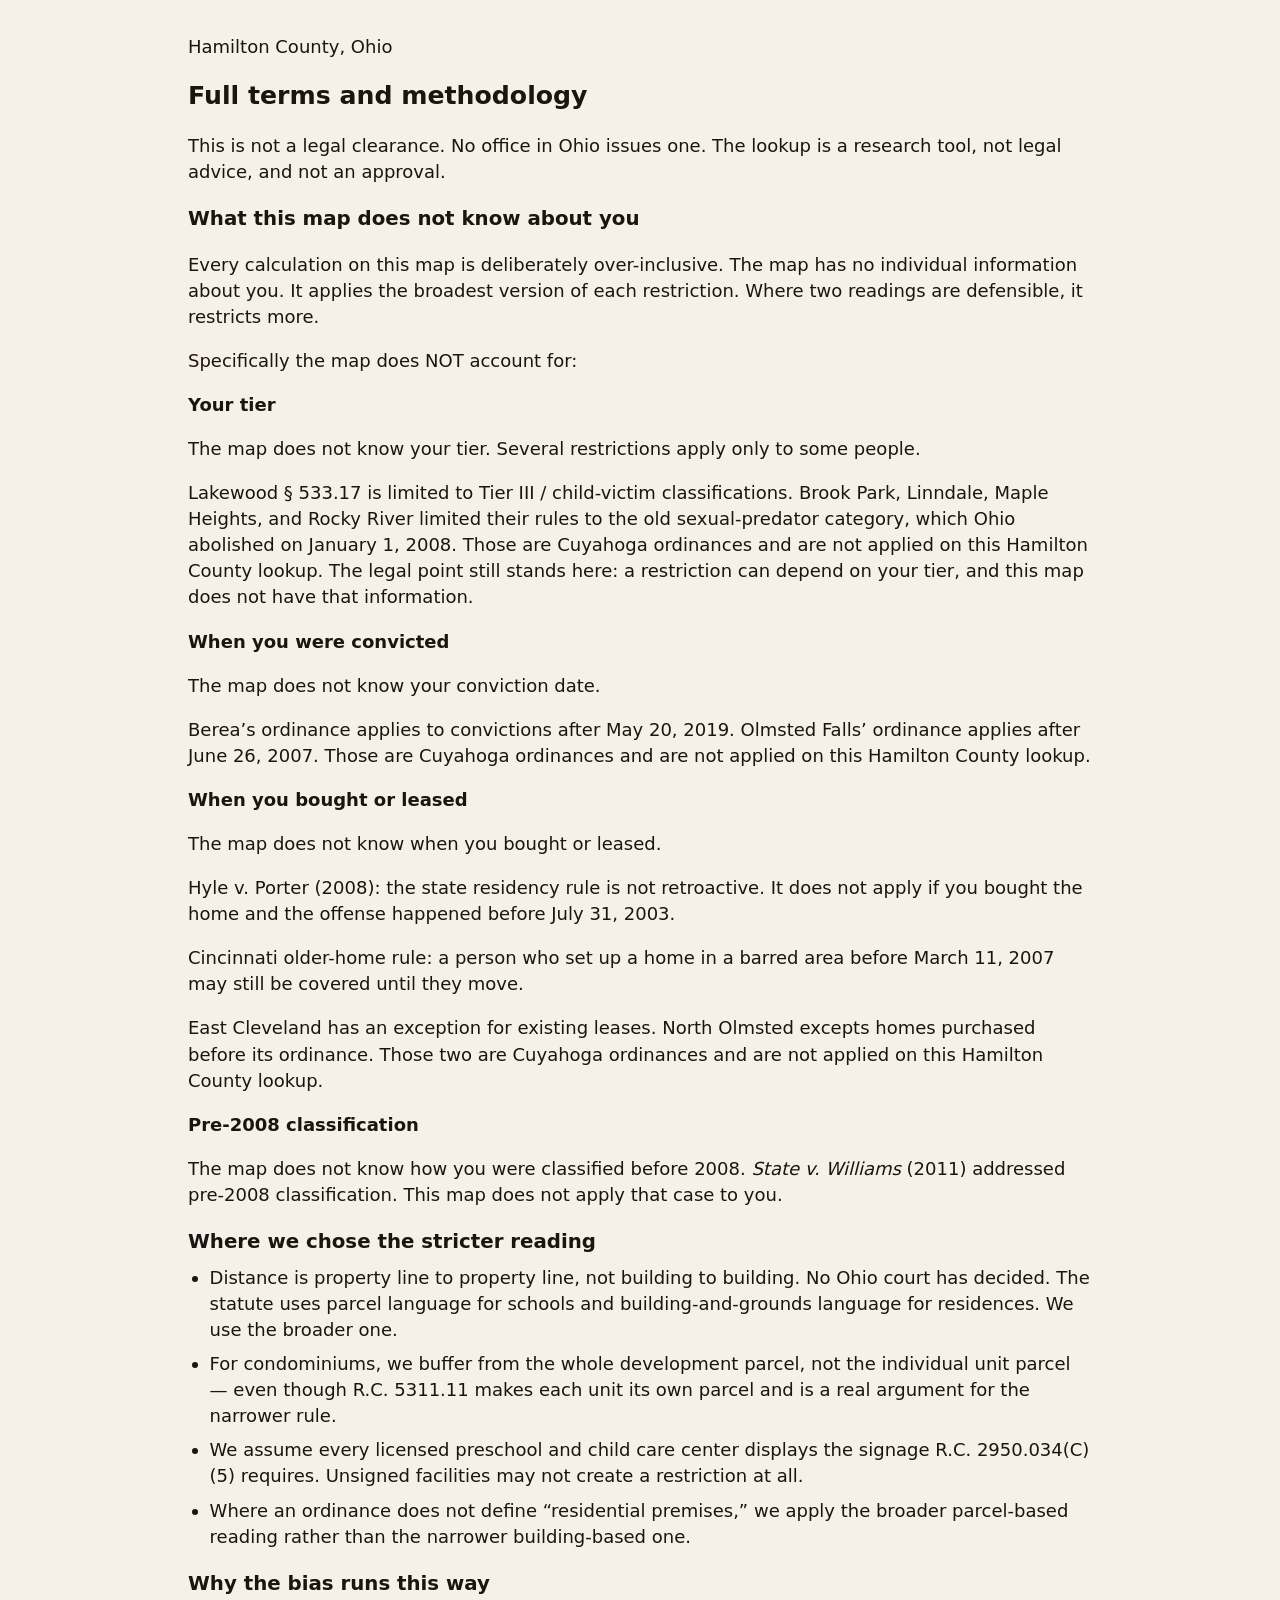
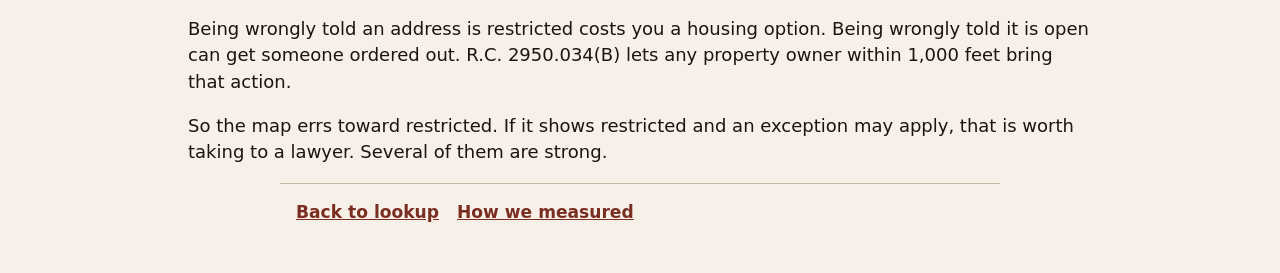
==== disclaimer.html @ d89ae664 "Add the owner's one-time disclaimer gate and result copy. First visit blocks the lookup until the ch" ====
<!DOCTYPE html>
<html lang="en">
<head>
  <meta charset="utf-8">
  <meta name="viewport" content="width=device-width, initial-scale=1, viewport-fit=cover">
  <title>Full terms and methodology — Hamilton County home-distance lookup</title>
  <link rel="stylesheet" href="css/app.css">
  <link rel="stylesheet" href="print.css">
  <style>@page { size: letter; margin: 0.6in; }</style>
</head>
<body>
  <div class="page">
    <p class="kicker">Hamilton County, Ohio</p>
    <h1>Full terms and methodology</h1>
    <p>This is not a legal clearance. No office in Ohio issues one. The lookup is a research tool, not legal advice, and not an approval.</p>

    <h2>What this map does not know about you</h2>
    <p>Every calculation on this map is deliberately over-inclusive. The map has no individual information about you. It applies the broadest version of each restriction. Where two readings are defensible, it restricts more.</p>
    <p>Specifically the map does NOT account for:</p>

    <h3>Your tier</h3>
    <p>The map does not know your tier. Several restrictions apply only to some people.</p>
    <p>Lakewood § 533.17 is limited to Tier III / child-victim classifications. Brook Park, Linndale, Maple Heights, and Rocky River limited their rules to the old sexual-predator category, which Ohio abolished on January 1, 2008. Those are Cuyahoga ordinances and are not applied on this Hamilton County lookup. The legal point still stands here: a restriction can depend on your tier, and this map does not have that information.</p>

    <h3>When you were convicted</h3>
    <p>The map does not know your conviction date.</p>
    <p>Berea’s ordinance applies to convictions after May 20, 2019. Olmsted Falls’ ordinance applies after June 26, 2007. Those are Cuyahoga ordinances and are not applied on this Hamilton County lookup.</p>

    <h3>When you bought or leased</h3>
    <p>The map does not know when you bought or leased.</p>
    <p>Hyle v. Porter (2008): the state residency rule is not retroactive. It does not apply if you bought the home and the offense happened before July 31, 2003.</p>
    <p>Cincinnati older-home rule: a person who set up a home in a barred area before March 11, 2007 may still be covered until they move.</p>
    <p>East Cleveland has an exception for existing leases. North Olmsted excepts homes purchased before its ordinance. Those two are Cuyahoga ordinances and are not applied on this Hamilton County lookup.</p>

    <h3>Pre-2008 classification</h3>
    <p>The map does not know how you were classified before 2008. <em>State v. Williams</em> (2011) addressed pre-2008 classification. This map does not apply that case to you.</p>

    <h2>Where we chose the stricter reading</h2>
    <ul>
      <li>Distance is property line to property line, not building to building. No Ohio court has decided. The statute uses parcel language for schools and building-and-grounds language for residences. We use the broader one.</li>
      <li>For condominiums, we buffer from the whole development parcel, not the individual unit parcel — even though R.C. 5311.11 makes each unit its own parcel and is a real argument for the narrower rule.</li>
      <li>We assume every licensed preschool and child care center displays the signage R.C. 2950.034(C)(5) requires. Unsigned facilities may not create a restriction at all.</li>
      <li>Where an ordinance does not define “residential premises,” we apply the broader parcel-based reading rather than the narrower building-based one.</li>
    </ul>

    <h2>Why the bias runs this way</h2>
    <p>Being wrongly told an address is restricted costs you a housing option. Being wrongly told it is open can get someone ordered out. R.C. 2950.034(B) lets any property owner within 1,000 feet bring that action.</p>
    <p>So the map errs toward restricted. If it shows restricted and an exception may apply, that is worth taking to a lawyer. Several of them are strong.</p>

    <p class="foot"><a href="index.html">Back to lookup</a> <a href="METHOD.md">How we measured</a></p>
  </div>
</body>
</html>
---- css/app.css ----
/* Hamilton County home-distance lookup — screen styles */
:root {
  --ink: #1c1410;
  --ink-soft: #3d322b;
  --paper: #f6f0e8;
  --paper-2: #efe6d8;
  --line: #c9b8a4;
  --rust: #7a2e22;
  --rust-deep: #4a1c16;
  --rust-wash: #f3e0d6;
  --amber: #8a5a12;
  --amber-wash: #f6ead0;
  --btn: #1c1410;
  --btn-text: #f6f0e8;
  --focus: #7a2e22;
  --map-h: 240px;
}

* { box-sizing: border-box; }
html, body { margin: 0; padding: 0; }
html {
  font-size: 18px;
  -webkit-text-size-adjust: 100%;
  text-size-adjust: 100%;
}
body {
  font-family: system-ui, "Segoe UI", Roboto, Helvetica, Arial, sans-serif;
  background: var(--paper);
  color: var(--ink);
  line-height: 1.45;
  min-height: 100vh;
  padding-top: env(safe-area-inset-top, 0px);
  padding-right: env(safe-area-inset-right, 0px);
  padding-bottom: env(safe-area-inset-bottom, 0px);
  padding-left: env(safe-area-inset-left, 0px);
}

.skip {
  position: absolute;
  left: -999px;
  top: 0;
}
.skip:focus {
  left: 8px;
  top: 8px;
  background: var(--ink);
  color: var(--paper);
  padding: 8px 12px;
  z-index: 10;
}

.top {
  padding: 12px 16px 0;
  max-width: 40rem;
  margin: 0 auto;
}
.top p.kicker {
  margin: 0 0 2px;
  font-size: 0.78rem;
  letter-spacing: 0.04em;
  text-transform: uppercase;
  color: var(--ink-soft);
}
.top h1 {
  margin: 0 0 12px;
  font-size: 1.35rem;
  line-height: 1.2;
  font-weight: 700;
}

form.lookup {
  max-width: 40rem;
  margin: 0 auto;
  padding: 0 16px 8px;
}
form.lookup label {
  display: block;
  font-weight: 650;
  margin-bottom: 6px;
}
form.lookup input[type="text"] {
  width: 100%;
  min-height: 52px;
  font-size: 16px;
  padding: 12px 14px;
  border: 2px solid var(--ink);
  background: #fff;
  color: var(--ink);
  border-radius: 6px;
}
form.lookup button {
  width: 100%;
  min-height: 52px;
  margin-top: 10px;
  font-size: 1.05rem;
  font-weight: 700;
  border: 0;
  border-radius: 6px;
  background: var(--btn);
  color: var(--btn-text);
  cursor: pointer;
}
form.lookup button:focus,
form.lookup input:focus,
button:focus,
a:focus {
  outline: 3px solid var(--focus);
  outline-offset: 2px;
}
form.lookup button:active { transform: translateY(1px); }

.stay {
  max-width: 40rem;
  margin: 0 auto;
  padding: 4px 16px 0;
  font-size: 0.92rem;
  color: var(--ink-soft);
}

.privacy, .about, .foot, #out {
  max-width: 40rem;
  margin: 0 auto;
  padding: 16px;
}
.privacy {
  background: var(--paper-2);
  border-top: 1px solid var(--line);
  border-bottom: 1px solid var(--line);
  margin-top: 20px;
}
.privacy h2, .about h2, #out h2 {
  margin: 0 0 8px;
  font-size: 1.05rem;
}
.privacy p, .about p, .foot p { margin: 0 0 8px; }
.privacy p:last-child, .about p:last-child { margin-bottom: 0; }

.about { padding-top: 8px; }
.about ul { margin: 0; padding-left: 1.2rem; }
.about li { margin-bottom: 4px; }

.foot {
  border-top: 1px solid var(--line);
  font-size: 0.95rem;
  padding-bottom: 32px;
}
.foot a { color: var(--rust); font-weight: 650; }
.foot p:first-child,
p.foot {
  display: flex;
  flex-wrap: wrap;
  gap: 8px 1rem;
}

#out[hidden] { display: none; }

.banner {
  padding: 12px 14px;
  border-radius: 6px;
  margin-bottom: 12px;
}
.banner.rust {
  background: var(--rust-deep);
  color: #f6f0e8;
}
.banner.ink {
  background: var(--ink);
  color: #f6f0e8;
}
.banner.warn {
  background: var(--amber-wash);
  color: var(--ink);
  border: 2px solid var(--amber);
}
.banner.plain {
  background: var(--paper-2);
  color: var(--ink);
  border: 2px solid var(--line);
}
.banner h2 { margin: 0 0 6px; font-size: 1.15rem; color: inherit; }
.banner p { margin: 0; }
.asof { font-size: 0.88rem; opacity: 0.9; margin-top: 6px; }

.addr-line { font-weight: 700; margin: 0 0 12px; }

.hits-wrap {
  overflow-x: auto;
  -webkit-overflow-scrolling: touch;
  max-width: 100%;
  margin: 0 0 14px;
}
table.hits {
  width: 100%;
  border-collapse: collapse;
  font-size: 0.92rem;
  margin: 0;
}
table.hits th, table.hits td {
  text-align: left;
  vertical-align: top;
  padding: 8px 6px;
  border-bottom: 1px solid var(--line);
  overflow-wrap: break-word;
}
table.hits th { font-size: 0.78rem; text-transform: uppercase; letter-spacing: 0.03em; }

.note, .limits {
  background: #fff;
  border: 1px solid var(--line);
  border-radius: 6px;
  padding: 12px 14px;
  margin: 0 0 12px;
}
.note h3, .limits h3 { margin: 0 0 6px; font-size: 1rem; }
.note p, .limits p, .limits li { margin: 0 0 8px; }
.limits ul { margin: 0; padding-left: 1.15rem; }

.map-note {
  margin: 0 0 8px;
}
.map-note h3 {
  margin: 0 0 4px;
  font-size: 1rem;
}
.map-note p {
  margin: 0;
  font-size: 0.92rem;
  color: var(--ink-soft);
}
.map-wrap {
  height: var(--map-h);
  border: 1px solid var(--ink);
  border-radius: 6px;
  margin: 0 0 8px;
  overflow: hidden;
  background: #ddd;
}
.map-wrap .leaflet-container { height: 100%; width: 100%; background: #e8e4dc; }
.legend {
  font-size: 0.85rem;
  color: var(--ink-soft);
  margin: 0 0 14px;
}
.legend span { display: inline-block; margin-right: 12px; }
.swatch {
  display: inline-block;
  width: 12px; height: 12px;
  border: 2px solid var(--ink);
  vertical-align: -1px;
  margin-right: 4px;
}
.swatch.rust { background: #c46a4a; border-color: var(--rust); }
.swatch.ink { background: transparent; border-color: var(--ink); }
.swatch.wash { background: rgba(122,46,34,0.18); border-color: var(--rust); border-style: dashed; }

.choices { display: flex; flex-direction: column; gap: 8px; }
.choices button {
  min-height: 52px;
  text-align: left;
  padding: 10px 12px;
  font-size: 1rem;
  background: #fff;
  border: 2px solid var(--ink);
  border-radius: 6px;
  color: var(--ink);
  cursor: pointer;
}
.choices button strong { display: block; }

.save {
  width: 100%;
  min-height: 52px;
  font-size: 1.02rem;
  font-weight: 700;
  background: #fff;
  color: var(--ink);
  border: 2px solid var(--ink);
  border-radius: 6px;
  cursor: pointer;
  margin: 8px 0 0;
}

.margin-box { padding: 10px 12px; border-radius: 6px; margin: 0 0 12px; font-weight: 650; }
.margin-box.caution { background: var(--amber-wash); border: 2px solid var(--amber); }
.margin-box.quiet { background: var(--paper-2); border: 1px solid var(--line); font-weight: 500; }

.err { color: var(--rust-deep); font-weight: 650; }

/* Findings */
.page { max-width: 52rem; margin: 0 auto; padding: 16px; overflow-wrap: break-word; }
.page h1 { font-size: 1.4rem; margin: 0 0 8px; }
.page h2 { font-size: 1.1rem; margin: 20px 0 8px; }
.page h3 { font-size: 1rem; margin: 16px 0 6px; }
.page ul { margin: 0 0 12px; padding-left: 1.2rem; }
.page li { margin-bottom: 8px; }

dialog.gate {
  width: calc(100% - 24px);
  max-width: 40rem;
  max-height: calc(100dvh - 24px);
  overflow: auto;
  margin: auto;
  padding: 16px;
  padding-top: calc(16px + env(safe-area-inset-top, 0px));
  padding-bottom: calc(16px + env(safe-area-inset-bottom, 0px));
  border: 2px solid var(--ink);
  border-radius: 8px;
  background: var(--paper);
  color: var(--ink);
  box-shadow: 0 8px 28px rgba(28, 20, 16, 0.28);
}
dialog.gate::backdrop {
  background: rgba(28, 20, 16, 0.55);
}
dialog.gate h2 {
  margin: 0 0 10px;
  font-size: 1.25rem;
  line-height: 1.2;
}
dialog.gate p {
  margin: 0 0 10px;
  overflow-wrap: break-word;
}
.gate-check {
  display: flex;
  align-items: flex-start;
  gap: 10px;
  margin: 14px 0 16px;
  font-weight: 650;
  cursor: pointer;
}
.gate-check input {
  width: 22px;
  height: 22px;
  min-width: 22px;
  margin-top: 2px;
  accent-color: var(--ink);
}
.gate-check span { overflow-wrap: break-word; }
.gate-actions {
  display: flex;
  flex-wrap: wrap;
  justify-content: space-between;
  align-items: stretch;
  gap: 10px;
}
.gate-actions a,
.gate-actions button {
  min-height: 52px;
  display: inline-flex;
  align-items: center;
  justify-content: center;
  padding: 10px 14px;
  font-size: 1rem;
  font-weight: 700;
  text-align: center;
  overflow-wrap: break-word;
}
.gate-actions a {
  color: var(--rust);
  flex: 1 1 10rem;
}
.gate-actions button {
  flex: 1 1 8rem;
  border: 0;
  border-radius: 6px;
  background: var(--btn);
  color: var(--btn-text);
  cursor: pointer;
}
.gate-actions button:disabled {
  opacity: 0.4;
  cursor: not-allowed;
}

.result-line {
  background: var(--rust-wash);
  border: 2px solid var(--rust);
  border-radius: 6px;
  padding: 10px 12px;
  margin: 0 0 12px;
  font-size: 0.95rem;
  overflow-wrap: break-word;
}
.result-line a { color: var(--rust); font-weight: 650; }

.short-form {
  background: #fff;
  border: 1px solid var(--line);
  border-radius: 6px;
  padding: 12px 14px;
  margin: 0 0 12px;
}
.short-form p { margin: 0 0 8px; overflow-wrap: break-word; }
.short-form p:last-child { margin-bottom: 0; }
.interval {
  background: var(--paper-2);
  border: 1px solid var(--line);
  padding: 12px 14px;
  border-radius: 6px;
}
.interval dt { font-weight: 700; margin-top: 8px; }
.interval dd { margin: 0 0 4px 0; }
.scroll {
  overflow-x: auto;
  -webkit-overflow-scrolling: touch;
  margin: 12px 0;
  border: 1px solid var(--line);
}
table.muni { width: 100%; border-collapse: collapse; font-size: 0.88rem; min-width: 32rem; }
table.muni th, table.muni td { padding: 8px 8px; text-align: left; border-bottom: 1px solid var(--line); }
table.muni th { background: var(--ink); color: var(--paper); font-size: 0.75rem; text-transform: uppercase; }
table.muni td.num, table.muni th.num { text-align: right; font-variant-numeric: tabular-nums; }
table.muni tr.county td { font-weight: 700; background: var(--paper-2); }
.fn { font-size: 0.88rem; color: var(--ink-soft); }

@media (max-width: 639px) {
  .leaflet-touch .leaflet-bar a,
  .leaflet-bar a {
    width: 44px;
    height: 44px;
    line-height: 44px;
  }
}

@media (min-width: 640px) {
  :root { --map-h: 320px; }
  form.lookup button { width: auto; min-width: 10rem; display: block; }
}

@media (prefers-reduced-motion: reduce) {
  * { transition: none !important; }
}
---- print.css ----
@page { size: letter; margin: 0.6in; }

@media print {
  html, body {
    background: #fff !important;
    color: #000 !important;
    font-size: 11pt;
    line-height: 1.35;
  }
  .skip, form.lookup, .stay, .privacy, .about, .foot,
  .save, .choices, .map-note, .map-wrap, .legend, .gate { display: none !important; }
  a { color: #000; text-decoration: none; }
  .banner, .note, .limits, .margin-box, .result-line, .short-form {
    background: #fff !important;
    color: #000 !important;
    border: 1.5pt solid #000 !important;
  }
  table.hits th, table.hits td, table.muni th, table.muni td {
    border-bottom: 0.7pt solid #000;
    color: #000;
    background: #fff !important;
  }
  table.muni th { border-bottom: 1.4pt solid #000; }
  .swatch { border-color: #000 !important; background: #fff !important; }
  .page, .top, #out { max-width: none; padding: 0; }
}

/* Standalone determination page uses these too */
.print-sheet body, body.print-sheet {
  background: #fff;
  color: #000;
  font-family: Georgia, "Times New Roman", serif;
  font-size: 11pt;
}
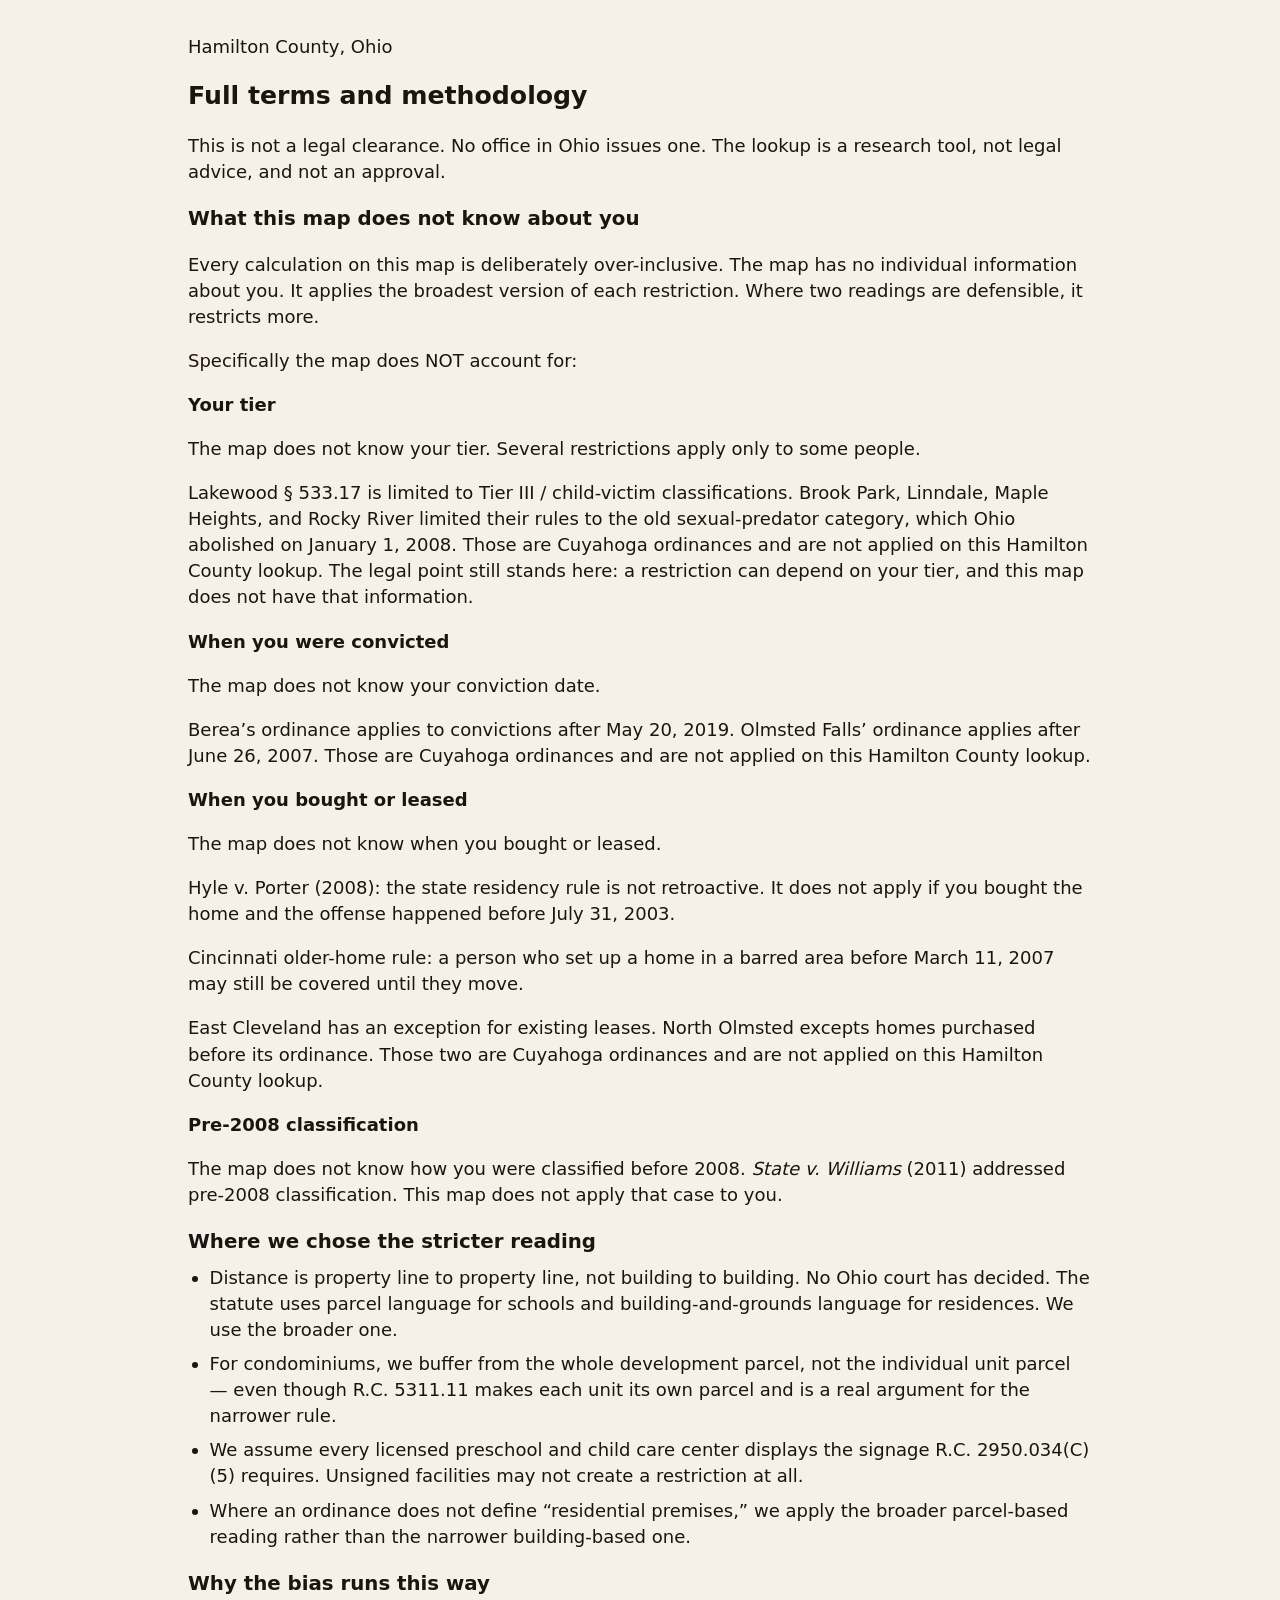
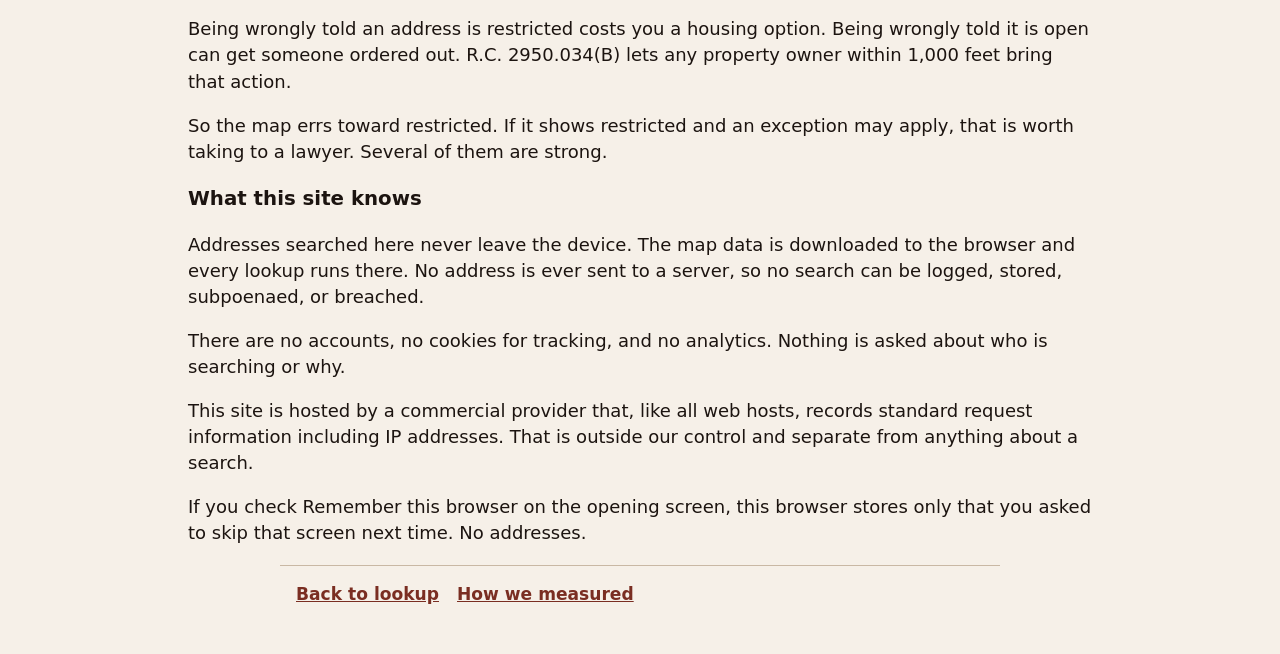
==== commit 7f1e5b99: "Split the gate into understand vs remember, and use role-neutral copy. The required understand box i" ====
--- a/disclaimer.html
+++ b/disclaimer.html
@@ -47,6 +47,12 @@
     <p>Being wrongly told an address is restricted costs you a housing option. Being wrongly told it is open can get someone ordered out. R.C. 2950.034(B) lets any property owner within 1,000 feet bring that action.</p>
     <p>So the map errs toward restricted. If it shows restricted and an exception may apply, that is worth taking to a lawyer. Several of them are strong.</p>
 
+    <h2>What this site knows</h2>
+    <p>Addresses searched here never leave the device. The map data is downloaded to the browser and every lookup runs there. No address is ever sent to a server, so no search can be logged, stored, subpoenaed, or breached.</p>
+    <p>There are no accounts, no cookies for tracking, and no analytics. Nothing is asked about who is searching or why.</p>
+    <p>This site is hosted by a commercial provider that, like all web hosts, records standard request information including IP addresses. That is outside our control and separate from anything about a search.</p>
+    <p>If you check Remember this browser on the opening screen, this browser stores only that you asked to skip that screen next time. No addresses.</p>
+
     <p class="foot"><a href="index.html">Back to lookup</a> <a href="METHOD.md">How we measured</a></p>
   </div>
 </body>
--- a/css/app.css
+++ b/css/app.css
@@ -298,7 +298,8 @@
   width: calc(100% - 24px);
   max-width: 40rem;
   max-height: calc(100dvh - 24px);
-  overflow: auto;
+  overflow-x: hidden;
+  overflow-y: auto;
   margin: auto;
   padding: 16px;
   padding-top: calc(16px + env(safe-area-inset-top, 0px));
@@ -321,19 +322,39 @@
   margin: 0 0 10px;
   overflow-wrap: break-word;
 }
+.gate-privacy {
+  margin: 4px 0 8px;
+  padding: 10px 12px;
+  background: var(--paper-2);
+  border: 1px solid var(--line);
+  border-radius: 6px;
+}
+.gate-privacy h3 {
+  margin: 0 0 6px;
+  font-size: 1rem;
+}
+.gate-privacy p {
+  margin: 0 0 8px;
+  font-size: 0.92rem;
+}
+.gate-privacy p:last-child { margin-bottom: 0; }
+.gate-checks { margin: 8px 0 12px; }
 .gate-check {
   display: flex;
   align-items: flex-start;
-  gap: 10px;
-  margin: 14px 0 16px;
+  gap: 12px;
+  min-height: 52px;
+  margin: 0;
+  padding: 8px 0;
   font-weight: 650;
   cursor: pointer;
 }
 .gate-check input {
-  width: 22px;
-  height: 22px;
-  min-width: 22px;
-  margin-top: 2px;
+  width: 24px;
+  height: 24px;
+  min-width: 24px;
+  min-height: 24px;
+  margin-top: 4px;
   accent-color: var(--ink);
 }
 .gate-check span { overflow-wrap: break-word; }
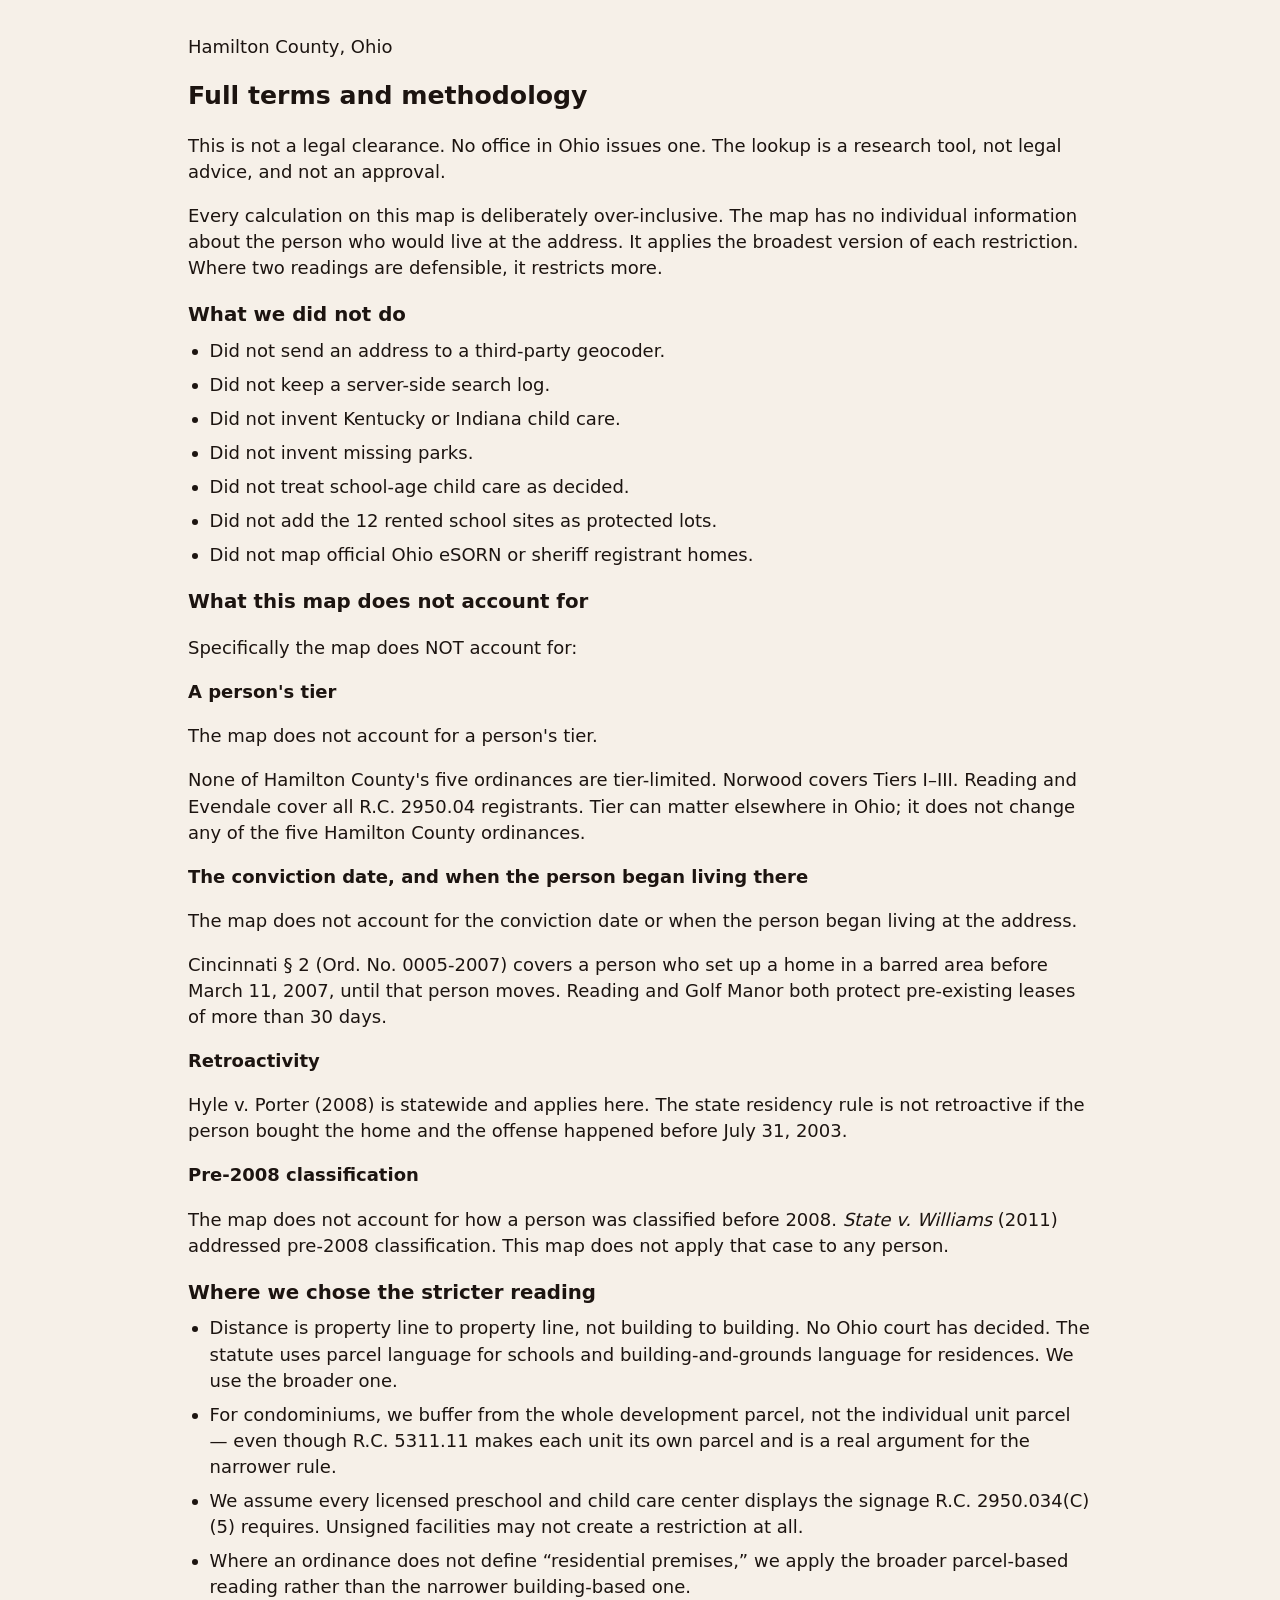
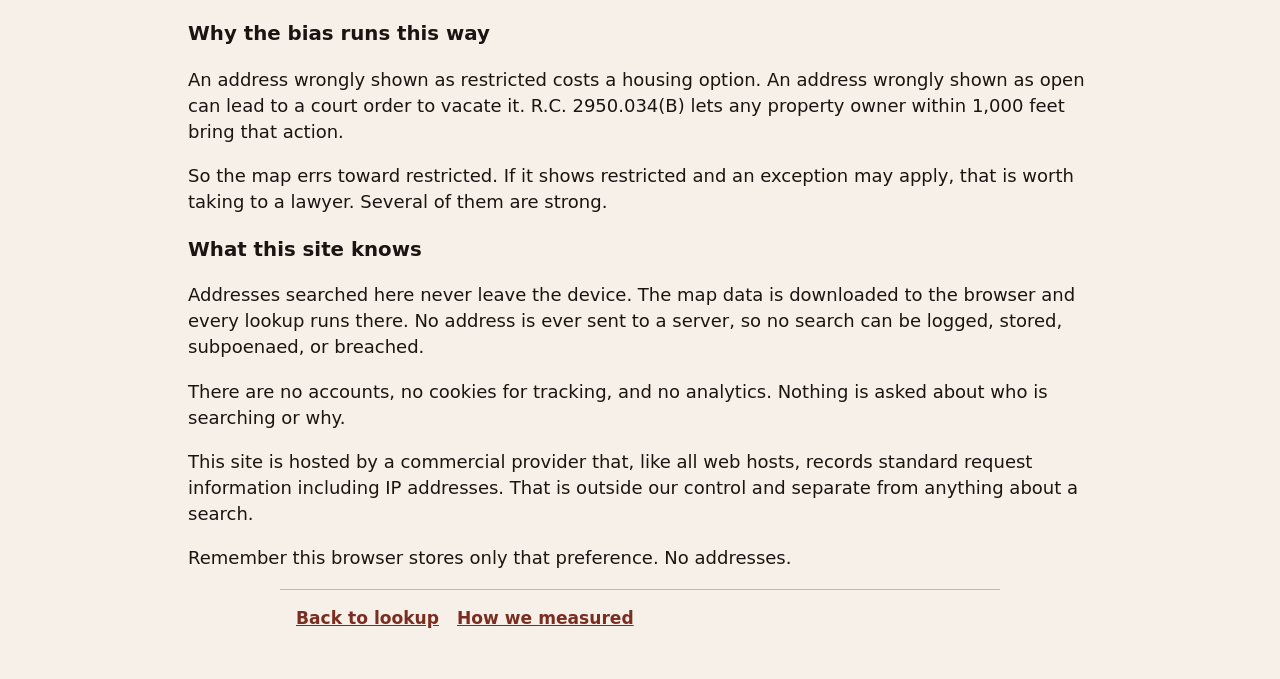
==== commit a7d3e16b: "Rewrite public terms copy for Hamilton County and role-neutral readers. Replace Cuyahoga examples wi" ====
--- a/disclaimer.html
+++ b/disclaimer.html
@@ -13,27 +13,35 @@
     <p class="kicker">Hamilton County, Ohio</p>
     <h1>Full terms and methodology</h1>
     <p>This is not a legal clearance. No office in Ohio issues one. The lookup is a research tool, not legal advice, and not an approval.</p>
+    <p>Every calculation on this map is deliberately over-inclusive. The map has no individual information about the person who would live at the address. It applies the broadest version of each restriction. Where two readings are defensible, it restricts more.</p>
 
-    <h2>What this map does not know about you</h2>
-    <p>Every calculation on this map is deliberately over-inclusive. The map has no individual information about you. It applies the broadest version of each restriction. Where two readings are defensible, it restricts more.</p>
+    <h2>What we did not do</h2>
+    <ul>
+      <li>Did not send an address to a third-party geocoder.</li>
+      <li>Did not keep a server-side search log.</li>
+      <li>Did not invent Kentucky or Indiana child care.</li>
+      <li>Did not invent missing parks.</li>
+      <li>Did not treat school-age child care as decided.</li>
+      <li>Did not add the 12 rented school sites as protected lots.</li>
+      <li>Did not map official Ohio eSORN or sheriff registrant homes.</li>
+    </ul>
+
+    <h2>What this map does not account for</h2>
     <p>Specifically the map does NOT account for:</p>
 
-    <h3>Your tier</h3>
-    <p>The map does not know your tier. Several restrictions apply only to some people.</p>
-    <p>Lakewood § 533.17 is limited to Tier III / child-victim classifications. Brook Park, Linndale, Maple Heights, and Rocky River limited their rules to the old sexual-predator category, which Ohio abolished on January 1, 2008. Those are Cuyahoga ordinances and are not applied on this Hamilton County lookup. The legal point still stands here: a restriction can depend on your tier, and this map does not have that information.</p>
+    <h3>A person's tier</h3>
+    <p>The map does not account for a person's tier.</p>
+    <p>None of Hamilton County's five ordinances are tier-limited. Norwood covers Tiers I–III. Reading and Evendale cover all R.C. 2950.04 registrants. Tier can matter elsewhere in Ohio; it does not change any of the five Hamilton County ordinances.</p>
 
-    <h3>When you were convicted</h3>
-    <p>The map does not know your conviction date.</p>
-    <p>Berea’s ordinance applies to convictions after May 20, 2019. Olmsted Falls’ ordinance applies after June 26, 2007. Those are Cuyahoga ordinances and are not applied on this Hamilton County lookup.</p>
+    <h3>The conviction date, and when the person began living there</h3>
+    <p>The map does not account for the conviction date or when the person began living at the address.</p>
+    <p>Cincinnati § 2 (Ord. No. 0005-2007) covers a person who set up a home in a barred area before March 11, 2007, until that person moves. Reading and Golf Manor both protect pre-existing leases of more than 30 days.</p>
 
-    <h3>When you bought or leased</h3>
-    <p>The map does not know when you bought or leased.</p>
-    <p>Hyle v. Porter (2008): the state residency rule is not retroactive. It does not apply if you bought the home and the offense happened before July 31, 2003.</p>
-    <p>Cincinnati older-home rule: a person who set up a home in a barred area before March 11, 2007 may still be covered until they move.</p>
-    <p>East Cleveland has an exception for existing leases. North Olmsted excepts homes purchased before its ordinance. Those two are Cuyahoga ordinances and are not applied on this Hamilton County lookup.</p>
+    <h3>Retroactivity</h3>
+    <p>Hyle v. Porter (2008) is statewide and applies here. The state residency rule is not retroactive if the person bought the home and the offense happened before July 31, 2003.</p>
 
     <h3>Pre-2008 classification</h3>
-    <p>The map does not know how you were classified before 2008. <em>State v. Williams</em> (2011) addressed pre-2008 classification. This map does not apply that case to you.</p>
+    <p>The map does not account for how a person was classified before 2008. <em>State v. Williams</em> (2011) addressed pre-2008 classification. This map does not apply that case to any person.</p>
 
     <h2>Where we chose the stricter reading</h2>
     <ul>
@@ -44,14 +52,14 @@
     </ul>
 
     <h2>Why the bias runs this way</h2>
-    <p>Being wrongly told an address is restricted costs you a housing option. Being wrongly told it is open can get someone ordered out. R.C. 2950.034(B) lets any property owner within 1,000 feet bring that action.</p>
+    <p>An address wrongly shown as restricted costs a housing option. An address wrongly shown as open can lead to a court order to vacate it. R.C. 2950.034(B) lets any property owner within 1,000 feet bring that action.</p>
     <p>So the map errs toward restricted. If it shows restricted and an exception may apply, that is worth taking to a lawyer. Several of them are strong.</p>
 
     <h2>What this site knows</h2>
     <p>Addresses searched here never leave the device. The map data is downloaded to the browser and every lookup runs there. No address is ever sent to a server, so no search can be logged, stored, subpoenaed, or breached.</p>
     <p>There are no accounts, no cookies for tracking, and no analytics. Nothing is asked about who is searching or why.</p>
     <p>This site is hosted by a commercial provider that, like all web hosts, records standard request information including IP addresses. That is outside our control and separate from anything about a search.</p>
-    <p>If you check Remember this browser on the opening screen, this browser stores only that you asked to skip that screen next time. No addresses.</p>
+    <p>Remember this browser stores only that preference. No addresses.</p>
 
     <p class="foot"><a href="index.html">Back to lookup</a> <a href="METHOD.md">How we measured</a></p>
   </div>
